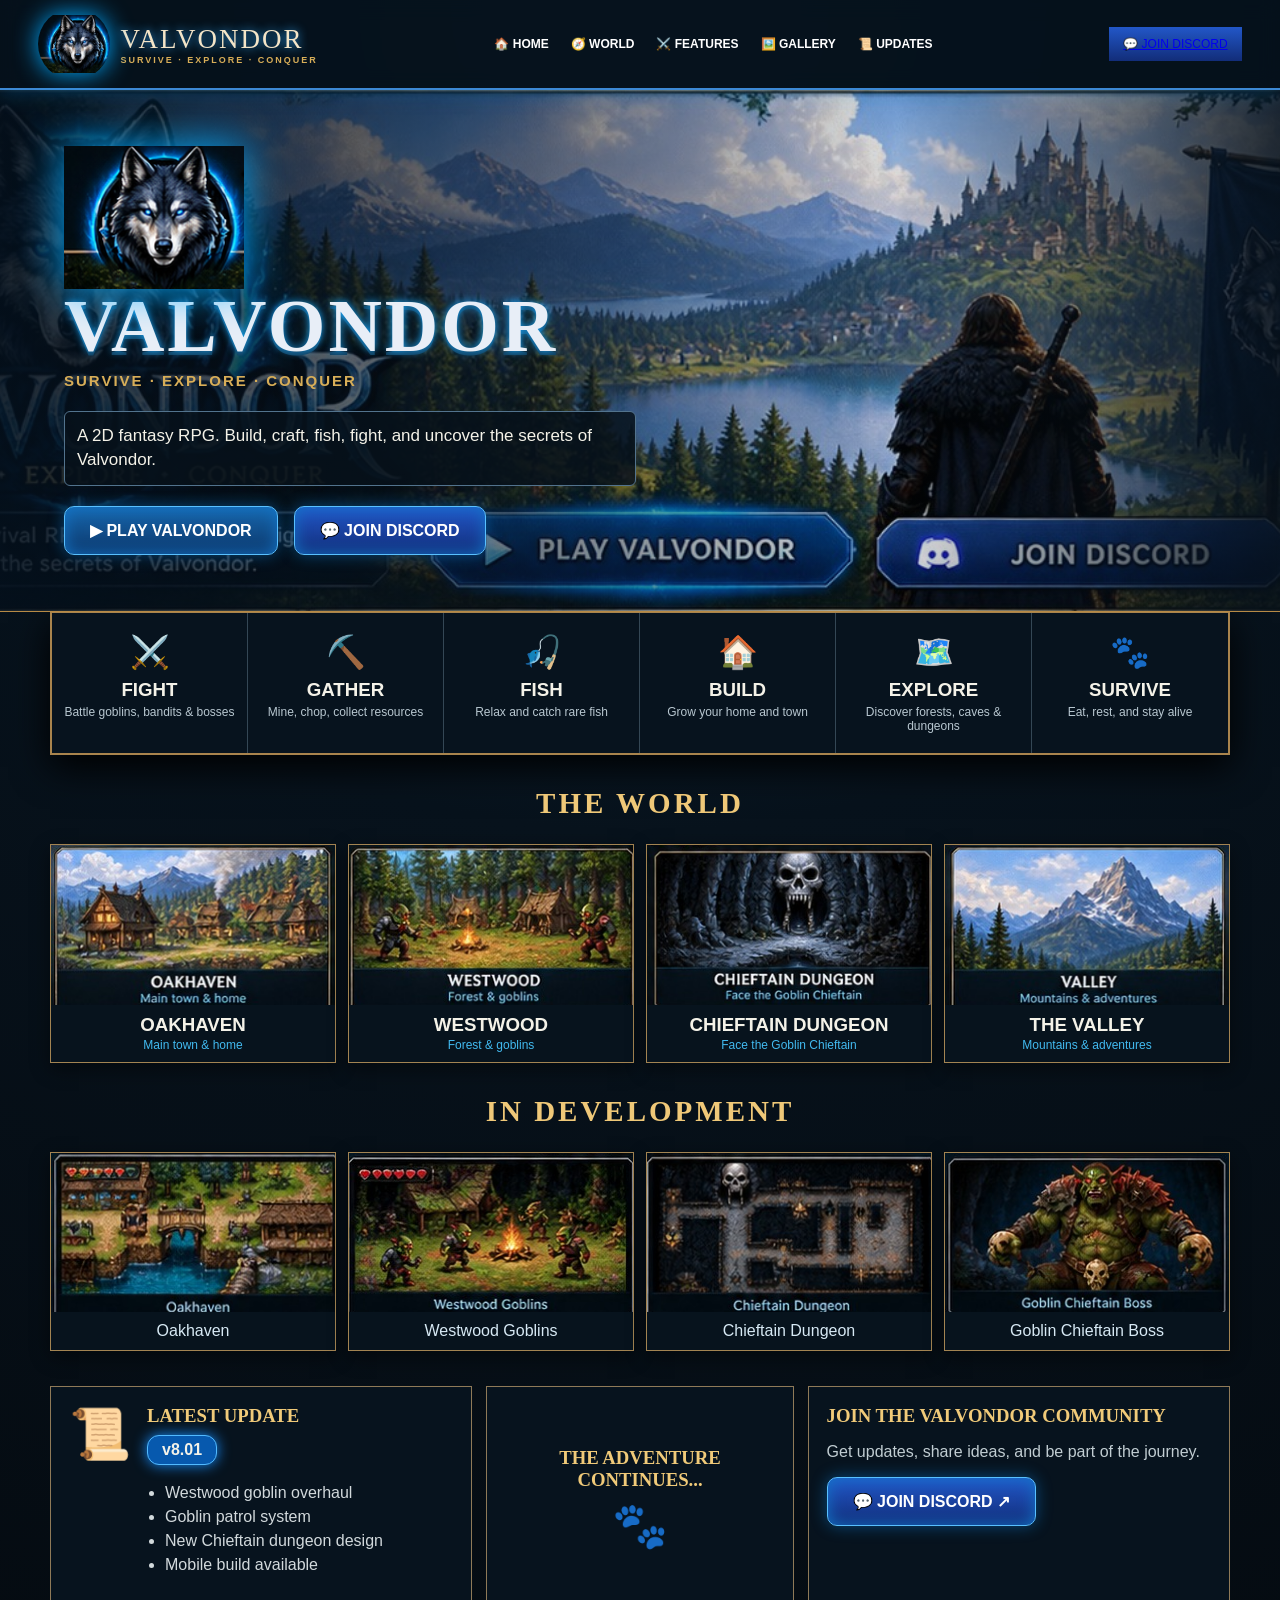
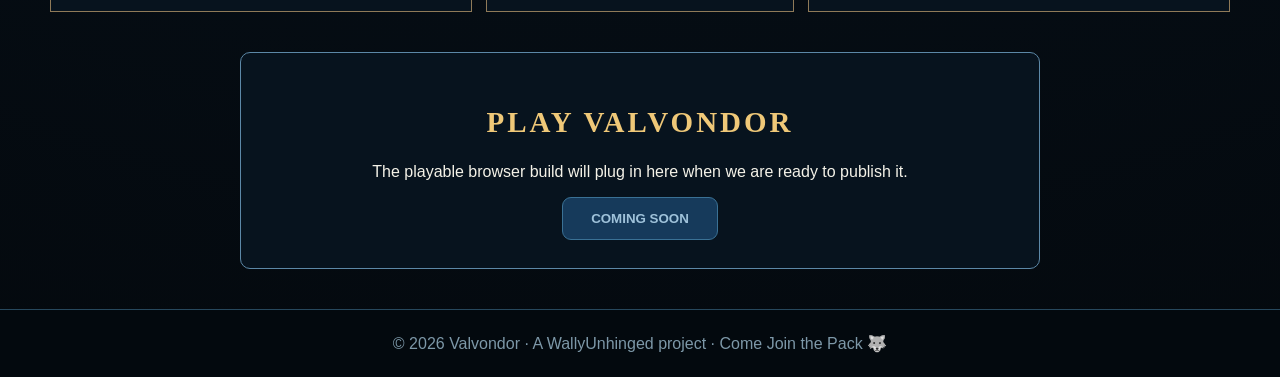
==== index.html @ 89335784 "Add files via upload" ====
<!doctype html>
<html lang="en">
<head>
<meta charset="utf-8">
<meta name="viewport" content="width=device-width,initial-scale=1">
<title>Valvondor</title>
<link rel="stylesheet" href="style.css">
</head>
<body>
<header class="top">
  <div class="brandWrap">
    <img src="wolf_logo.png" class="logo" alt="Valvondor wolf crest">
    <div><div class="brand">VALVONDOR</div><div class="motto">SURVIVE · EXPLORE · CONQUER</div></div>
  </div>
  <nav>
    <a href="#home">🏠 HOME</a>
    <a href="#world">🧭 WORLD</a>
    <a href="#features">⚔️ FEATURES</a>
    <a href="#gallery">🖼️ GALLERY</a>
    <a href="#updates">📜 UPDATES</a>
  </nav>
  <a class="discord small" href="https://discord.gg/PEN7QwKRdQ" target="_blank" rel="noopener">💬 JOIN DISCORD</a>
</header>

<main id="home">
<section class="hero">
  <img class="heroImg" src="hero_scene.jpg" alt="Valvondor world">
  <div class="shade"></div>
  <div class="heroText">
    <img src="wolf_logo.png" class="heroWolf" alt="">
    <h1>VALVONDOR</h1>
    <div class="motto big">SURVIVE · EXPLORE · CONQUER</div>
    <p>A 2D fantasy RPG. Build, craft, fish, fight, and uncover the secrets of Valvondor.</p>
    <div class="heroBtns">
      <a href="#play" class="btn play">▶ PLAY VALVONDOR</a>
      <a href="https://discord.gg/PEN7QwKRdQ" target="_blank" rel="noopener" class="btn discord">💬 JOIN DISCORD</a>
    </div>
  </div>
</section>

<section id="features" class="features">
  <div class="feature"><b>⚔️</b><h3>FIGHT</h3><p>Battle goblins, bandits & bosses</p></div>
  <div class="feature"><b>⛏️</b><h3>GATHER</h3><p>Mine, chop, collect resources</p></div>
  <div class="feature"><b>🎣</b><h3>FISH</h3><p>Relax and catch rare fish</p></div>
  <div class="feature"><b>🏠</b><h3>BUILD</h3><p>Grow your home and town</p></div>
  <div class="feature"><b>🗺️</b><h3>EXPLORE</h3><p>Discover forests, caves & dungeons</p></div>
  <div class="feature"><b>🐾</b><h3>SURVIVE</h3><p>Eat, rest, and stay alive</p></div>
</section>

<section id="world" class="section">
  <h2>THE WORLD</h2>
  <div class="worldGrid">
    <article><img src="world_oakhaven.jpg"><h3>OAKHAVEN</h3><p>Main town & home</p></article>
    <article><img src="world_westwood.jpg"><h3>WESTWOOD</h3><p>Forest & goblins</p></article>
    <article><img src="world_dungeon.jpg"><h3>CHIEFTAIN DUNGEON</h3><p>Face the Goblin Chieftain</p></article>
    <article><img src="world_valley.jpg"><h3>THE VALLEY</h3><p>Mountains & adventures</p></article>
  </div>
</section>

<section id="gallery" class="section">
  <h2>IN DEVELOPMENT</h2>
  <div class="devGrid">
    <figure><img src="dev_oakhaven.jpg"><figcaption>Oakhaven</figcaption></figure>
    <figure><img src="dev_westwood.jpg"><figcaption>Westwood Goblins</figcaption></figure>
    <figure><img src="dev_dungeon.jpg"><figcaption>Chieftain Dungeon</figcaption></figure>
    <figure><img src="dev_boss.jpg"><figcaption>Goblin Chieftain Boss</figcaption></figure>
  </div>
</section>

<section id="updates" class="bottomGrid">
  <div class="updateCard">
    <div class="scroll">📜</div>
    <div><h3>LATEST UPDATE</h3><span class="version">v8.01</span>
    <ul><li>Westwood goblin overhaul</li><li>Goblin patrol system</li><li>New Chieftain dungeon design</li><li>Mobile build available</li></ul></div>
  </div>
  <div class="continue"><h3>THE ADVENTURE<br>CONTINUES...</h3><div class="paw">🐾</div></div>
  <div class="community">
    <h3>JOIN THE VALVONDOR COMMUNITY</h3>
    <p>Get updates, share ideas, and be part of the journey.</p>
    <a href="https://discord.gg/PEN7QwKRdQ" target="_blank" rel="noopener" class="btn discord">💬 JOIN DISCORD ↗</a>
  </div>
</section>

<section id="play" class="playBox">
  <h2>PLAY VALVONDOR</h2>
  <p>The playable browser build will plug in here when we are ready to publish it.</p>
  <button disabled>COMING SOON</button>
</section>
</main>

<footer>© 2026 Valvondor · A WallyUnhinged project · Come Join the Pack 🐺</footer>
</body>
</html>
---- style.css ----
*{box-sizing:border-box}html{scroll-behavior:smooth}body{margin:0;background:#07121c;color:#f4f2e8;font-family:Arial,Helvetica,sans-serif;background-image:radial-gradient(circle at 50% 0,#0f314a 0,#07121c 40%,#04090e 100%)}.top{position:sticky;top:0;z-index:50;display:grid;grid-template-columns:auto 1fr auto;align-items:center;gap:24px;padding:8px 3vw;background:#06111bec;border-bottom:2px solid #3d89d4;box-shadow:0 2px 20px #009cff44;backdrop-filter:blur(10px)}.brandWrap{display:flex;align-items:center;gap:10px}.logo{width:72px;height:72px;object-fit:contain;border-radius:50%;filter:drop-shadow(0 0 12px #00aaff)}.brand{font-family:Georgia,serif;font-size:27px;letter-spacing:2px;color:#f4e5c8;text-shadow:0 0 10px #2fa8ff}.motto{font-size:9px;font-weight:900;letter-spacing:2px;color:#d8ae58}.top nav{display:flex;justify-content:center;gap:22px}.top nav a{color:white;text-decoration:none;font-size:12px;font-weight:900}.top nav a:hover{color:#4ebeff}.small{padding:10px 14px!important;font-size:12px!important}.hero{position:relative;min-height:510px;overflow:hidden;border-bottom:1px solid #b78a45}.heroImg{position:absolute;inset:0;width:100%;height:100%;object-fit:cover}.shade{position:absolute;inset:0;background:linear-gradient(90deg,#04101ce6 0,#07101a88 42%,#07101a22 70%,#06101ae3 100%)}.heroText{position:relative;z-index:2;width:min(700px,90%);padding:56px 5vw}.heroWolf{width:180px;filter:drop-shadow(0 0 22px #00aaff)}h1{font-family:Georgia,serif;font-size:74px;line-height:.9;margin:0;color:#e8eef7;text-shadow:0 0 9px #19aaff,0 4px 0 #123a56;letter-spacing:3px}.big{font-size:15px;margin:12px 0 22px}.heroText p{max-width:590px;background:#07111bd9;border:1px solid #52738d;border-radius:6px;padding:12px;font-size:17px;line-height:1.45}.heroBtns{display:flex;gap:16px;margin-top:20px}.btn{display:inline-flex;align-items:center;justify-content:center;text-decoration:none;color:white;padding:14px 25px;border-radius:10px;font-weight:900;border:1px solid #59c0ff;box-shadow:inset 0 0 16px #1374c7,0 0 16px #0a87e777}.play{background:linear-gradient(#1767ad,#0c376b)}.discord{background:linear-gradient(#2257c8,#122d79)}.features{display:grid;grid-template-columns:repeat(6,1fr);width:min(1180px,94%);margin:-1px auto 0;border:2px solid #a9844d;background:#07131e;box-shadow:0 12px 35px #000}.feature{text-align:center;padding:20px 12px;border-right:1px solid #344755}.feature:last-child{border-right:0}.feature b{font-size:32px}.feature h3{margin:8px 0 4px}.feature p{font-size:12px;color:#b8c7d0;margin:0}.section{width:min(1180px,94%);margin:32px auto}.section h2,.playBox h2{text-align:center;font-family:Georgia,serif;color:#efc878;letter-spacing:3px;font-size:29px}.worldGrid,.devGrid{display:grid;grid-template-columns:repeat(4,1fr);gap:12px}.worldGrid article,.devGrid figure{margin:0;background:#07131d;border:1px solid #a38452;box-shadow:0 6px 18px #0007;overflow:hidden}.worldGrid img,.devGrid img{width:100%;aspect-ratio:16/9;object-fit:cover;display:block}.worldGrid h3{margin:9px 8px 0;text-align:center}.worldGrid p{margin:2px 8px 10px;text-align:center;color:#42baf0;font-size:12px}.devGrid figcaption{text-align:center;padding:10px;color:#d7e9f4}.bottomGrid{width:min(1180px,94%);margin:35px auto;display:grid;grid-template-columns:1.1fr .8fr 1.1fr;gap:14px}.updateCard,.community,.continue{background:#07131e;border:1px solid #8f7a58;padding:18px;min-height:160px}.updateCard{display:flex;gap:16px}.scroll{font-size:50px}.updateCard h3,.community h3,.continue h3{font-family:Georgia,serif;color:#f0ca79;margin:0 0 8px}.version{display:inline-block;background:#0759ae;border:1px solid #52baff;border-radius:12px;padding:5px 14px;font-weight:900;box-shadow:0 0 14px #168eff}.updateCard ul{padding-left:18px;color:#d2d9dc;line-height:1.5}.continue{text-align:center;display:grid;place-content:center}.paw{font-size:45px}.community p{color:#c1cdd2}.playBox{width:min(800px,94%);margin:40px auto;text-align:center;padding:28px;background:#07131e;border:1px solid #5c88a7;border-radius:10px}.playBox button{padding:13px 28px;border-radius:9px;background:#163a5b;color:#9fc2da;border:1px solid #3a7195;font-weight:900}footer{text-align:center;padding:24px;color:#7d98a8;border-top:1px solid #27485d;background:#03090e}@media(max-width:820px){.top{grid-template-columns:1fr auto;padding:6px 12px}.brandWrap .brand{font-size:22px}.brandWrap .logo{width:52px;height:52px}.top nav{display:none}.small{font-size:10px!important;padding:8px 10px!important}.hero{min-height:600px}.heroText{padding:32px 18px;width:100%}.heroWolf{width:135px}.hero h1{font-size:54px}.heroText p{font-size:15px}.heroBtns{flex-direction:column}.heroBtns .btn{width:100%}.features{grid-template-columns:repeat(2,1fr)}.feature{border-bottom:1px solid #344755}.worldGrid,.devGrid{grid-template-columns:1fr 1fr}.bottomGrid{grid-template-columns:1fr}.section{margin-top:26px}.section h2{font-size:24px}}@media(max-width:480px){.worldGrid,.devGrid{grid-template-columns:1fr}.hero h1{font-size:46px}.features{grid-template-columns:1fr 1fr}}
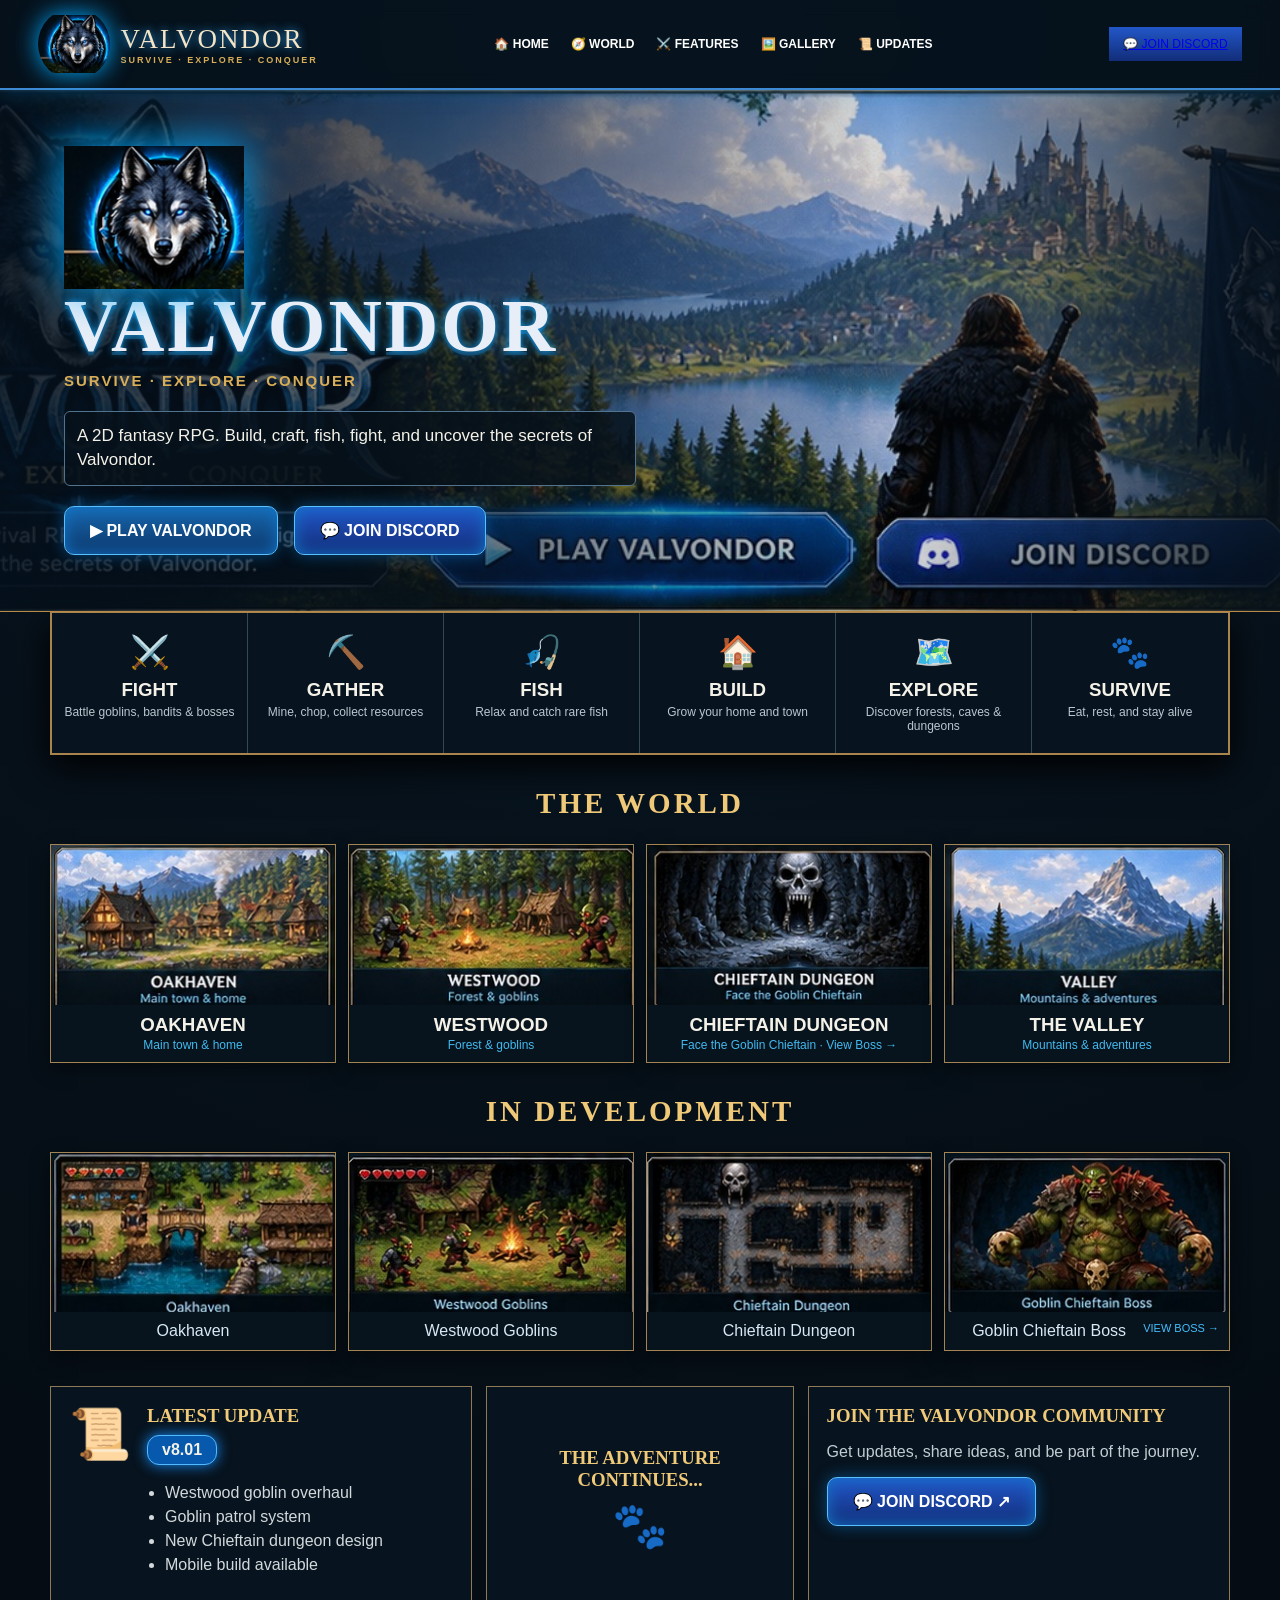
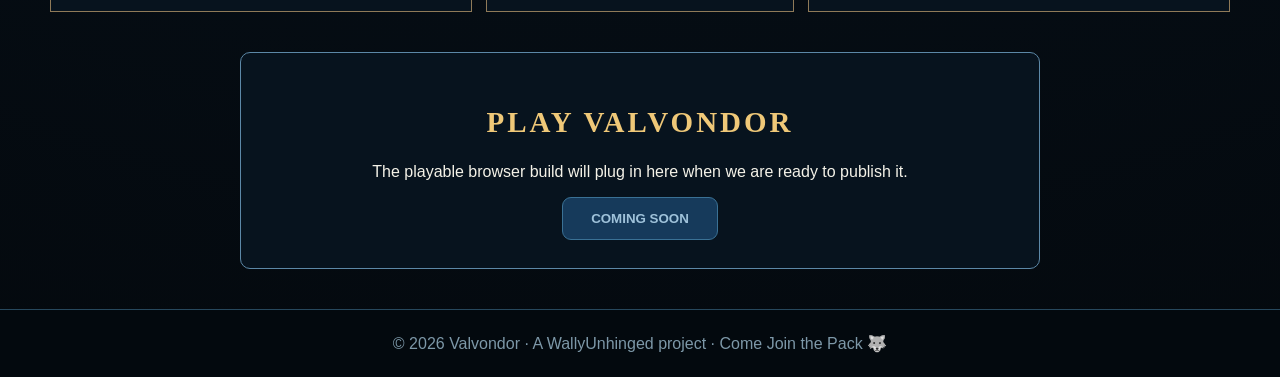
==== commit 451e3e03: "Add files via upload" ====
--- a/index.html
+++ b/index.html
@@ -52,7 +52,7 @@
   <div class="worldGrid">
     <article><img src="world_oakhaven.jpg"><h3>OAKHAVEN</h3><p>Main town & home</p></article>
     <article><img src="world_westwood.jpg"><h3>WESTWOOD</h3><p>Forest & goblins</p></article>
-    <article><img src="world_dungeon.jpg"><h3>CHIEFTAIN DUNGEON</h3><p>Face the Goblin Chieftain</p></article>
+    <article class="clickBoss"><a href="chieftain.html"><img src="world_dungeon.jpg"><h3>CHIEFTAIN DUNGEON</h3><p>Face the Goblin Chieftain · View Boss →</p></a></article>
     <article><img src="world_valley.jpg"><h3>THE VALLEY</h3><p>Mountains & adventures</p></article>
   </div>
 </section>
@@ -63,7 +63,7 @@
     <figure><img src="dev_oakhaven.jpg"><figcaption>Oakhaven</figcaption></figure>
     <figure><img src="dev_westwood.jpg"><figcaption>Westwood Goblins</figcaption></figure>
     <figure><img src="dev_dungeon.jpg"><figcaption>Chieftain Dungeon</figcaption></figure>
-    <figure><img src="dev_boss.jpg"><figcaption>Goblin Chieftain Boss</figcaption></figure>
+    <figure class="clickBoss"><a href="chieftain.html" aria-label="View Goblin Chieftain boss details"><img src="dev_boss.jpg"><figcaption>Goblin Chieftain Boss <span>VIEW BOSS →</span></figcaption></a></figure>
   </div>
 </section>
 
--- a/style.css
+++ b/style.css
@@ -1 +1,4 @@
-*{box-sizing:border-box}html{scroll-behavior:smooth}body{margin:0;background:#07121c;color:#f4f2e8;font-family:Arial,Helvetica,sans-serif;background-image:radial-gradient(circle at 50% 0,#0f314a 0,#07121c 40%,#04090e 100%)}.top{position:sticky;top:0;z-index:50;display:grid;grid-template-columns:auto 1fr auto;align-items:center;gap:24px;padding:8px 3vw;background:#06111bec;border-bottom:2px solid #3d89d4;box-shadow:0 2px 20px #009cff44;backdrop-filter:blur(10px)}.brandWrap{display:flex;align-items:center;gap:10px}.logo{width:72px;height:72px;object-fit:contain;border-radius:50%;filter:drop-shadow(0 0 12px #00aaff)}.brand{font-family:Georgia,serif;font-size:27px;letter-spacing:2px;color:#f4e5c8;text-shadow:0 0 10px #2fa8ff}.motto{font-size:9px;font-weight:900;letter-spacing:2px;color:#d8ae58}.top nav{display:flex;justify-content:center;gap:22px}.top nav a{color:white;text-decoration:none;font-size:12px;font-weight:900}.top nav a:hover{color:#4ebeff}.small{padding:10px 14px!important;font-size:12px!important}.hero{position:relative;min-height:510px;overflow:hidden;border-bottom:1px solid #b78a45}.heroImg{position:absolute;inset:0;width:100%;height:100%;object-fit:cover}.shade{position:absolute;inset:0;background:linear-gradient(90deg,#04101ce6 0,#07101a88 42%,#07101a22 70%,#06101ae3 100%)}.heroText{position:relative;z-index:2;width:min(700px,90%);padding:56px 5vw}.heroWolf{width:180px;filter:drop-shadow(0 0 22px #00aaff)}h1{font-family:Georgia,serif;font-size:74px;line-height:.9;margin:0;color:#e8eef7;text-shadow:0 0 9px #19aaff,0 4px 0 #123a56;letter-spacing:3px}.big{font-size:15px;margin:12px 0 22px}.heroText p{max-width:590px;background:#07111bd9;border:1px solid #52738d;border-radius:6px;padding:12px;font-size:17px;line-height:1.45}.heroBtns{display:flex;gap:16px;margin-top:20px}.btn{display:inline-flex;align-items:center;justify-content:center;text-decoration:none;color:white;padding:14px 25px;border-radius:10px;font-weight:900;border:1px solid #59c0ff;box-shadow:inset 0 0 16px #1374c7,0 0 16px #0a87e777}.play{background:linear-gradient(#1767ad,#0c376b)}.discord{background:linear-gradient(#2257c8,#122d79)}.features{display:grid;grid-template-columns:repeat(6,1fr);width:min(1180px,94%);margin:-1px auto 0;border:2px solid #a9844d;background:#07131e;box-shadow:0 12px 35px #000}.feature{text-align:center;padding:20px 12px;border-right:1px solid #344755}.feature:last-child{border-right:0}.feature b{font-size:32px}.feature h3{margin:8px 0 4px}.feature p{font-size:12px;color:#b8c7d0;margin:0}.section{width:min(1180px,94%);margin:32px auto}.section h2,.playBox h2{text-align:center;font-family:Georgia,serif;color:#efc878;letter-spacing:3px;font-size:29px}.worldGrid,.devGrid{display:grid;grid-template-columns:repeat(4,1fr);gap:12px}.worldGrid article,.devGrid figure{margin:0;background:#07131d;border:1px solid #a38452;box-shadow:0 6px 18px #0007;overflow:hidden}.worldGrid img,.devGrid img{width:100%;aspect-ratio:16/9;object-fit:cover;display:block}.worldGrid h3{margin:9px 8px 0;text-align:center}.worldGrid p{margin:2px 8px 10px;text-align:center;color:#42baf0;font-size:12px}.devGrid figcaption{text-align:center;padding:10px;color:#d7e9f4}.bottomGrid{width:min(1180px,94%);margin:35px auto;display:grid;grid-template-columns:1.1fr .8fr 1.1fr;gap:14px}.updateCard,.community,.continue{background:#07131e;border:1px solid #8f7a58;padding:18px;min-height:160px}.updateCard{display:flex;gap:16px}.scroll{font-size:50px}.updateCard h3,.community h3,.continue h3{font-family:Georgia,serif;color:#f0ca79;margin:0 0 8px}.version{display:inline-block;background:#0759ae;border:1px solid #52baff;border-radius:12px;padding:5px 14px;font-weight:900;box-shadow:0 0 14px #168eff}.updateCard ul{padding-left:18px;color:#d2d9dc;line-height:1.5}.continue{text-align:center;display:grid;place-content:center}.paw{font-size:45px}.community p{color:#c1cdd2}.playBox{width:min(800px,94%);margin:40px auto;text-align:center;padding:28px;background:#07131e;border:1px solid #5c88a7;border-radius:10px}.playBox button{padding:13px 28px;border-radius:9px;background:#163a5b;color:#9fc2da;border:1px solid #3a7195;font-weight:900}footer{text-align:center;padding:24px;color:#7d98a8;border-top:1px solid #27485d;background:#03090e}@media(max-width:820px){.top{grid-template-columns:1fr auto;padding:6px 12px}.brandWrap .brand{font-size:22px}.brandWrap .logo{width:52px;height:52px}.top nav{display:none}.small{font-size:10px!important;padding:8px 10px!important}.hero{min-height:600px}.heroText{padding:32px 18px;width:100%}.heroWolf{width:135px}.hero h1{font-size:54px}.heroText p{font-size:15px}.heroBtns{flex-direction:column}.heroBtns .btn{width:100%}.features{grid-template-columns:repeat(2,1fr)}.feature{border-bottom:1px solid #344755}.worldGrid,.devGrid{grid-template-columns:1fr 1fr}.bottomGrid{grid-template-columns:1fr}.section{margin-top:26px}.section h2{font-size:24px}}@media(max-width:480px){.worldGrid,.devGrid{grid-template-columns:1fr}.hero h1{font-size:46px}.features{grid-template-columns:1fr 1fr}}+*{box-sizing:border-box}html{scroll-behavior:smooth}body{margin:0;background:#07121c;color:#f4f2e8;font-family:Arial,Helvetica,sans-serif;background-image:radial-gradient(circle at 50% 0,#0f314a 0,#07121c 40%,#04090e 100%)}.top{position:sticky;top:0;z-index:50;display:grid;grid-template-columns:auto 1fr auto;align-items:center;gap:24px;padding:8px 3vw;background:#06111bec;border-bottom:2px solid #3d89d4;box-shadow:0 2px 20px #009cff44;backdrop-filter:blur(10px)}.brandWrap{display:flex;align-items:center;gap:10px}.logo{width:72px;height:72px;object-fit:contain;border-radius:50%;filter:drop-shadow(0 0 12px #00aaff)}.brand{font-family:Georgia,serif;font-size:27px;letter-spacing:2px;color:#f4e5c8;text-shadow:0 0 10px #2fa8ff}.motto{font-size:9px;font-weight:900;letter-spacing:2px;color:#d8ae58}.top nav{display:flex;justify-content:center;gap:22px}.top nav a{color:white;text-decoration:none;font-size:12px;font-weight:900}.top nav a:hover{color:#4ebeff}.small{padding:10px 14px!important;font-size:12px!important}.hero{position:relative;min-height:510px;overflow:hidden;border-bottom:1px solid #b78a45}.heroImg{position:absolute;inset:0;width:100%;height:100%;object-fit:cover}.shade{position:absolute;inset:0;background:linear-gradient(90deg,#04101ce6 0,#07101a88 42%,#07101a22 70%,#06101ae3 100%)}.heroText{position:relative;z-index:2;width:min(700px,90%);padding:56px 5vw}.heroWolf{width:180px;filter:drop-shadow(0 0 22px #00aaff)}h1{font-family:Georgia,serif;font-size:74px;line-height:.9;margin:0;color:#e8eef7;text-shadow:0 0 9px #19aaff,0 4px 0 #123a56;letter-spacing:3px}.big{font-size:15px;margin:12px 0 22px}.heroText p{max-width:590px;background:#07111bd9;border:1px solid #52738d;border-radius:6px;padding:12px;font-size:17px;line-height:1.45}.heroBtns{display:flex;gap:16px;margin-top:20px}.btn{display:inline-flex;align-items:center;justify-content:center;text-decoration:none;color:white;padding:14px 25px;border-radius:10px;font-weight:900;border:1px solid #59c0ff;box-shadow:inset 0 0 16px #1374c7,0 0 16px #0a87e777}.play{background:linear-gradient(#1767ad,#0c376b)}.discord{background:linear-gradient(#2257c8,#122d79)}.features{display:grid;grid-template-columns:repeat(6,1fr);width:min(1180px,94%);margin:-1px auto 0;border:2px solid #a9844d;background:#07131e;box-shadow:0 12px 35px #000}.feature{text-align:center;padding:20px 12px;border-right:1px solid #344755}.feature:last-child{border-right:0}.feature b{font-size:32px}.feature h3{margin:8px 0 4px}.feature p{font-size:12px;color:#b8c7d0;margin:0}.section{width:min(1180px,94%);margin:32px auto}.section h2,.playBox h2{text-align:center;font-family:Georgia,serif;color:#efc878;letter-spacing:3px;font-size:29px}.worldGrid,.devGrid{display:grid;grid-template-columns:repeat(4,1fr);gap:12px}.worldGrid article,.devGrid figure{margin:0;background:#07131d;border:1px solid #a38452;box-shadow:0 6px 18px #0007;overflow:hidden}.worldGrid img,.devGrid img{width:100%;aspect-ratio:16/9;object-fit:cover;display:block}.worldGrid h3{margin:9px 8px 0;text-align:center}.worldGrid p{margin:2px 8px 10px;text-align:center;color:#42baf0;font-size:12px}.devGrid figcaption{text-align:center;padding:10px;color:#d7e9f4}.bottomGrid{width:min(1180px,94%);margin:35px auto;display:grid;grid-template-columns:1.1fr .8fr 1.1fr;gap:14px}.updateCard,.community,.continue{background:#07131e;border:1px solid #8f7a58;padding:18px;min-height:160px}.updateCard{display:flex;gap:16px}.scroll{font-size:50px}.updateCard h3,.community h3,.continue h3{font-family:Georgia,serif;color:#f0ca79;margin:0 0 8px}.version{display:inline-block;background:#0759ae;border:1px solid #52baff;border-radius:12px;padding:5px 14px;font-weight:900;box-shadow:0 0 14px #168eff}.updateCard ul{padding-left:18px;color:#d2d9dc;line-height:1.5}.continue{text-align:center;display:grid;place-content:center}.paw{font-size:45px}.community p{color:#c1cdd2}.playBox{width:min(800px,94%);margin:40px auto;text-align:center;padding:28px;background:#07131e;border:1px solid #5c88a7;border-radius:10px}.playBox button{padding:13px 28px;border-radius:9px;background:#163a5b;color:#9fc2da;border:1px solid #3a7195;font-weight:900}footer{text-align:center;padding:24px;color:#7d98a8;border-top:1px solid #27485d;background:#03090e}
+.clickBoss a{display:block;color:inherit;text-decoration:none;height:100%}.clickBoss{transition:transform .18s ease,box-shadow .18s ease}.clickBoss:hover,.clickBoss:active{transform:translateY(-4px);box-shadow:0 0 22px #168eff66}.clickBoss figcaption span{float:right;color:#44bfff;font-family:Arial,sans-serif;font-size:11px}
+.bossPage{background:radial-gradient(circle at 50% 0,#261313 0,#09121a 38%,#04090e 100%)}.bossHero{width:min(1180px,94%);margin:30px auto;display:grid;grid-template-columns:1fr 1.1fr;gap:28px;align-items:center}.bossHeroImage{background:#050a0e;border:1px solid #8c6040;border-radius:15px;overflow:hidden;box-shadow:0 15px 45px #000}.bossHeroImage img{display:block;width:100%;aspect-ratio:5/4;object-fit:cover}.bossHeroText{padding:20px}.bossTag{display:inline-block;padding:7px 11px;border:1px solid #d27940;background:#461b12;color:#ffcf84;border-radius:5px;font-size:11px;font-weight:900;letter-spacing:1.4px}.bossHeroText h1{font-size:70px;margin:16px 0;color:#f0dcc7;text-shadow:0 0 15px #d74a27}.bossLead{color:#cdd3d5;font-size:18px;line-height:1.6}.bossStats{display:grid;grid-template-columns:repeat(3,1fr);gap:10px;margin-top:24px}.bossStats div{background:#09141c;border:1px solid #5b4a3d;padding:14px;text-align:center}.bossStats b{display:block;font-size:27px}.bossStats span{display:block;color:#849ba8;font-size:10px;text-transform:uppercase;letter-spacing:1px;margin:5px 0}.bossStats strong{color:#f0cd8a;font-size:13px}.bossSection{width:min(1040px,92%);margin:58px auto}.bossSectionTitle{text-align:center;margin-bottom:24px}.bossSectionTitle span{color:#d17648;font-size:11px;font-weight:900;letter-spacing:2px}.bossSectionTitle h2{font-family:Georgia,serif;color:#f0d39c;font-size:34px;margin:7px 0}.loreCard{background:#0b151c;border:1px solid #604633;padding:26px;border-radius:12px;color:#c6d0d3;line-height:1.75}.attackGrid{display:grid;grid-template-columns:repeat(4,1fr);gap:14px}.attackGrid article{background:#0a141c;border:1px solid #544538;padding:22px;border-radius:10px}.attackGrid b{font-size:34px}.attackGrid h3{color:#efc67e}.attackGrid p{color:#afbec4;line-height:1.55;font-size:14px}.dropGrid{display:grid;grid-template-columns:repeat(4,1fr);gap:12px}.dropGrid div{background:#0a141c;border:1px solid #4a6170;padding:20px;text-align:center;font-size:34px}.dropGrid strong,.dropGrid span{display:block}.dropGrid strong{font-size:15px;color:#f0cd87;margin-top:7px}.dropGrid span{font-size:11px;color:#839ca8;margin-top:4px}.dropNote{text-align:center;color:#788b94;font-size:12px}.bossCTA{width:min(800px,92%);margin:65px auto;text-align:center;padding:35px;background:#0a141c;border:1px solid #76513d;border-radius:12px}.bossCTA h2{font-family:Georgia,serif;color:#f0cc88;font-size:33px}.bossCTA p{color:#aebdc4}
+@media(max-width:820px){.top{grid-template-columns:1fr auto;padding:6px 12px}.brandWrap .brand{font-size:22px}.brandWrap .logo{width:52px;height:52px}.top nav{display:none}.small{font-size:10px!important;padding:8px 10px!important}.hero{min-height:600px}.heroText{padding:32px 18px;width:100%}.heroWolf{width:135px}.hero h1{font-size:54px}.heroText p{font-size:15px}.heroBtns{flex-direction:column}.heroBtns .btn{width:100%}.features{grid-template-columns:repeat(2,1fr)}.feature{border-bottom:1px solid #344755}.worldGrid,.devGrid{grid-template-columns:1fr 1fr}.bottomGrid{grid-template-columns:1fr}.section{margin-top:26px}.section h2{font-size:24px}.bossHero{grid-template-columns:1fr}.bossHeroText{padding:5px}.bossHeroText h1{font-size:48px}.bossStats{grid-template-columns:repeat(3,1fr)}.attackGrid,.dropGrid{grid-template-columns:1fr 1fr}.clickBoss figcaption span{float:none;display:block;margin-top:4px}}@media(max-width:480px){.worldGrid,.devGrid{grid-template-columns:1fr}.hero h1{font-size:46px}.features{grid-template-columns:1fr 1fr}.bossStats,.attackGrid,.dropGrid{grid-template-columns:1fr}.bossHeroText h1{font-size:42px}}
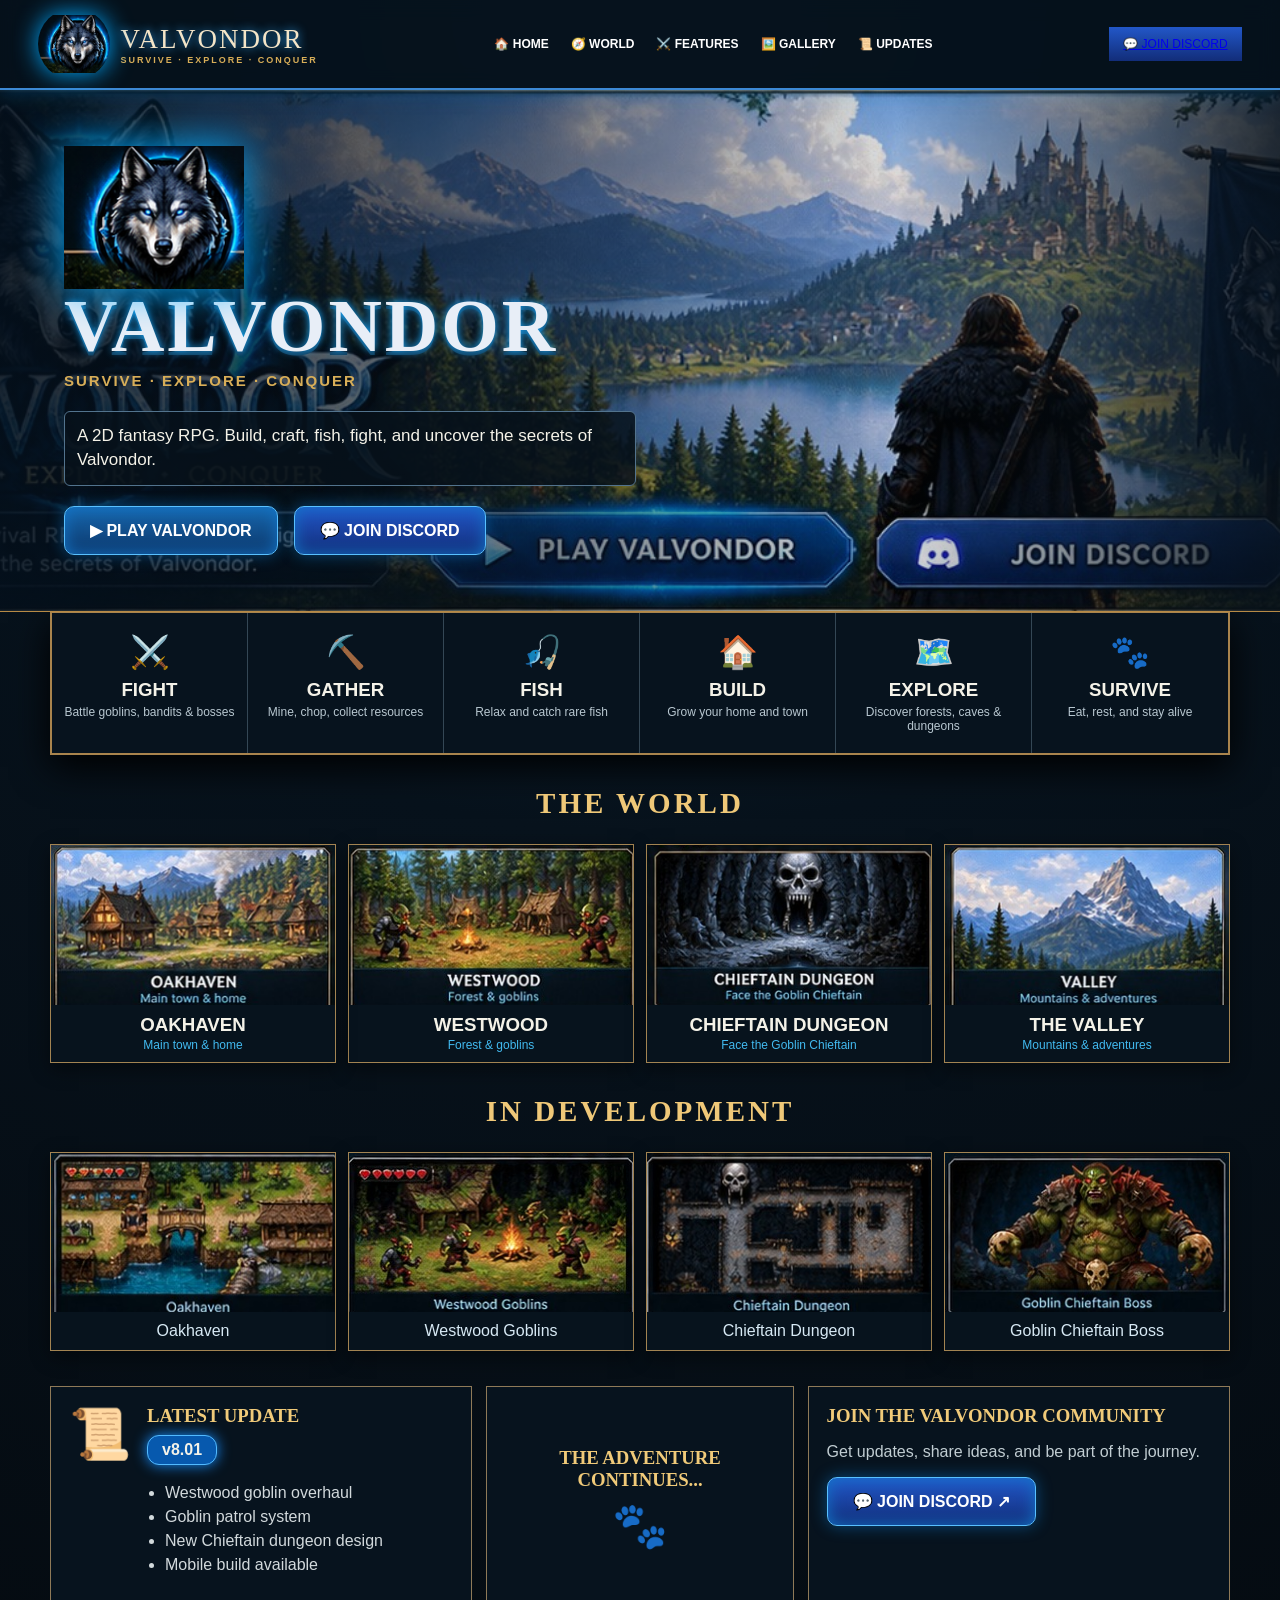
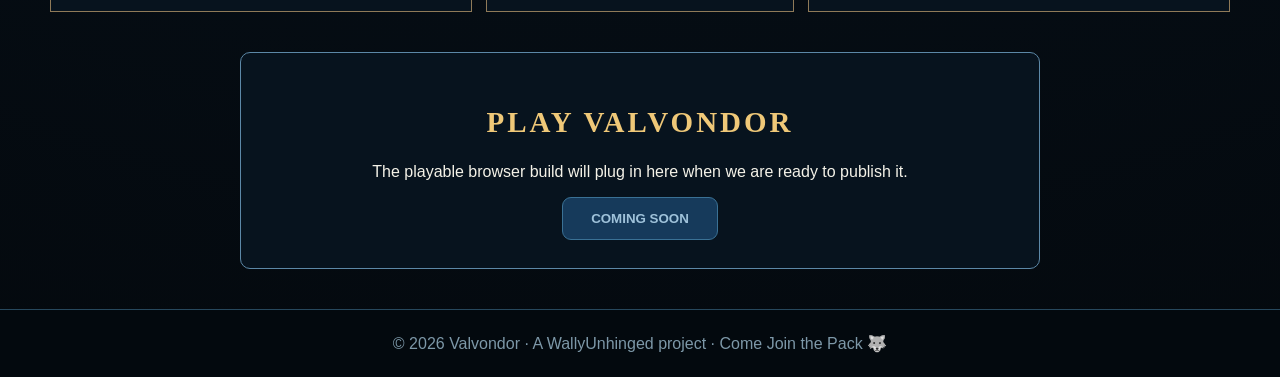
==== commit fbd35038: "Rename index-1.html to index.html" ====
--- a/index.html
+++ b/index.html
@@ -5,6 +5,26 @@
 <meta name="viewport" content="width=device-width,initial-scale=1">
 <title>Valvondor</title>
 <link rel="stylesheet" href="style.css">
+
+<style>
+/* Oakhaven story reveal */
+.oak-story{padding:72px 18px;background:radial-gradient(circle at top,#24351f 0,#121712 48%,#090b09 100%);color:#f4ecd6;text-align:center;border-top:1px solid rgba(255,255,255,.08);border-bottom:1px solid rgba(255,255,255,.08)}
+.oak-story .eyebrow{letter-spacing:.22em;font-size:.75rem;color:#caa86b;font-weight:700;margin-bottom:8px}
+.oak-story h2{font-size:clamp(2rem,6vw,4rem);margin:0 0 10px;text-shadow:0 3px 14px #000}
+.oak-story .intro{max-width:720px;margin:0 auto 28px;color:#d8d1bd;line-height:1.6}
+.oak-book{max-width:980px;margin:auto;position:relative;min-height:500px;border:1px solid rgba(210,178,111,.35);border-radius:22px;overflow:hidden;background:#111;box-shadow:0 22px 70px rgba(0,0,0,.45)}
+.oak-stage{display:none;min-height:500px;position:relative;align-items:flex-end;justify-content:flex-start;text-align:left;background-image:linear-gradient(90deg,rgba(4,7,4,.92) 0%,rgba(4,7,4,.68) 44%,rgba(4,7,4,.18) 100%),url('world_oakhaven.jpg');background-size:cover;background-position:center}
+.oak-stage.active{display:flex;animation:oakFade .45s ease}
+.oak-stage:nth-child(2){background-position:42% center}.oak-stage:nth-child(3){background-position:55% center}.oak-stage:nth-child(4){background-position:65% center}.oak-stage:nth-child(5){background-position:75% center}
+@keyframes oakFade{from{opacity:.25;transform:scale(1.015)}to{opacity:1;transform:scale(1)}}
+.oak-copy{max-width:560px;padding:42px}
+.oak-chapter{display:inline-block;padding:6px 10px;border:1px solid #ad8d55;border-radius:999px;color:#e1bd77;font-size:.72rem;letter-spacing:.16em;font-weight:800;margin-bottom:12px;background:rgba(0,0,0,.28)}
+.oak-copy h3{font-size:clamp(1.8rem,4vw,3rem);margin:0 0 12px}.oak-copy p{font-size:1.04rem;line-height:1.7;color:#e3ddcb;margin:0}
+.oak-controls{display:flex;gap:10px;justify-content:center;align-items:center;margin-top:18px;flex-wrap:wrap}.oak-controls button,.oak-jump{border:1px solid #b9904f;background:#19150e;color:#f1d59b;padding:11px 16px;border-radius:999px;font-weight:800;cursor:pointer}.oak-controls button:disabled{opacity:.35;cursor:not-allowed}.oak-dots{display:flex;gap:8px}.oak-dot{width:9px;height:9px;border-radius:50%;background:#62563e}.oak-dot.active{background:#e0b866;box-shadow:0 0 12px rgba(224,184,102,.6)}
+.worldGrid article:first-child{position:relative;cursor:pointer}.worldGrid article:first-child:hover{transform:translateY(-2px)}
+.oak-modal{display:none;position:fixed;inset:0;z-index:9999;background:rgba(0,0,0,.86);backdrop-filter:blur(6px);padding:18px;overflow:auto}.oak-modal.open{display:flex;align-items:center;justify-content:center}.oak-modal-inner{width:min(980px,100%);position:relative}.oak-close{position:absolute;right:12px;top:12px;z-index:5;border:1px solid #b9904f;background:#17130d;color:#f1d59b;width:42px;height:42px;border-radius:50%;font-size:1.35rem;font-weight:900;cursor:pointer}.oak-modal .oak-story{padding:28px 10px;border:0;background:transparent}.oak-modal .oak-book{min-height:500px}.oak-modal .oak-stage{min-height:500px}
+@media(max-width:650px){.oak-story{padding:54px 12px}.oak-book,.oak-stage{min-height:560px}.oak-stage{background-image:linear-gradient(0deg,rgba(4,7,4,.96) 0%,rgba(4,7,4,.75) 58%,rgba(4,7,4,.18) 100%),url('world_oakhaven.jpg');align-items:flex-end}.oak-copy{padding:28px 24px}.oak-copy p{font-size:.98rem}}
+</style>
 </head>
 <body>
 <header class="top">
@@ -50,12 +70,43 @@
 <section id="world" class="section">
   <h2>THE WORLD</h2>
   <div class="worldGrid">
-    <article><img src="world_oakhaven.jpg"><h3>OAKHAVEN</h3><p>Main town & home</p></article>
+    <article id="oakhavenCard" role="button" tabindex="0" aria-label="Open the story of Oakhaven"><img src="world_oakhaven.jpg"><h3>OAKHAVEN</h3><p>Main town & home</p></article>
     <article><img src="world_westwood.jpg"><h3>WESTWOOD</h3><p>Forest & goblins</p></article>
-    <article class="clickBoss"><a href="chieftain.html"><img src="world_dungeon.jpg"><h3>CHIEFTAIN DUNGEON</h3><p>Face the Goblin Chieftain · View Boss →</p></a></article>
+    <article><img src="world_dungeon.jpg"><h3>CHIEFTAIN DUNGEON</h3><p>Face the Goblin Chieftain</p></article>
     <article><img src="world_valley.jpg"><h3>THE VALLEY</h3><p>Mountains & adventures</p></article>
   </div>
 </section>
+
+
+<div id="oakhavenModal" class="oak-modal" aria-hidden="true"><div class="oak-modal-inner"><button id="oakClose" class="oak-close" type="button" aria-label="Close Oakhaven story">×</button><section id="oakhaven-story" class="oak-story">
+  <div class="eyebrow">THE FOUNDING OF A HOME</div>
+  <h2>HOW OAKHAVEN BECAME</h2>
+  <p class="intro">Before the roads, shops, and walls, this place was only wilderness. Step through the moments that turned a lonely clearing into the town at the heart of Valvondor.</p>
+
+  <div class="oak-book" aria-live="polite">
+    <article class="oak-stage active">
+      <div class="oak-copy"><span class="oak-chapter">CHAPTER I</span><h3>Before Oakhaven</h3><p>Long before anyone called it home, the land was untamed woodland. Travelers passed through, but few stayed. The forest provided shelter, timber, and food — if you survived long enough to use them.</p></div>
+    </article>
+    <article class="oak-stage">
+      <div class="oak-copy"><span class="oak-chapter">CHAPTER II</span><h3>The First Fires</h3><p>A handful of settlers chose the clearing as a place to stop running. They raised rough shelters, cut the first paths through the trees, and kept a fire burning through the night. That small camp became the beginning of Oakhaven.</p></div>
+    </article>
+    <article class="oak-stage">
+      <div class="oak-copy"><span class="oak-chapter">CHAPTER III</span><h3>Brimvault</h3><p>When rich stone and ore were found beneath the nearby hills, everything changed. Miners came. Traders followed. What had been a camp became a village, and Oakhaven finally had something worth protecting.</p></div>
+    </article>
+    <article class="oak-stage">
+      <div class="oak-copy"><span class="oak-chapter">CHAPTER IV</span><h3>A Town Takes Shape</h3><p>The blacksmith fired his forge. The general store opened its doors. Homes crowded the growing roads, fences marked safe ground, and Oakhaven became a true town rather than a place travelers simply passed through.</p></div>
+    </article>
+    <article class="oak-stage">
+      <div class="oak-copy"><span class="oak-chapter">CHAPTER V</span><h3>Oakhaven Today</h3><p>The town survived hard winters, dangerous forests, and goblin attacks from the west. Now it stands as the first safe home for a new generation of adventurers. The town's history is written. Yours is about to begin.</p></div>
+    </article>
+  </div>
+
+  <div class="oak-controls">
+    <button id="oakPrev" type="button">← BACK</button>
+    <div class="oak-dots" aria-label="Oakhaven story progress"></div>
+    <button id="oakNext" type="button">NEXT →</button>
+  </div>
+</section></div></div>
 
 <section id="gallery" class="section">
   <h2>IN DEVELOPMENT</h2>
@@ -63,7 +114,7 @@
     <figure><img src="dev_oakhaven.jpg"><figcaption>Oakhaven</figcaption></figure>
     <figure><img src="dev_westwood.jpg"><figcaption>Westwood Goblins</figcaption></figure>
     <figure><img src="dev_dungeon.jpg"><figcaption>Chieftain Dungeon</figcaption></figure>
-    <figure class="clickBoss"><a href="chieftain.html" aria-label="View Goblin Chieftain boss details"><img src="dev_boss.jpg"><figcaption>Goblin Chieftain Boss <span>VIEW BOSS →</span></figcaption></a></figure>
+    <figure><img src="dev_boss.jpg"><figcaption>Goblin Chieftain Boss</figcaption></figure>
   </div>
 </section>
 
@@ -89,5 +140,32 @@
 </main>
 
 <footer>© 2026 Valvondor · A WallyUnhinged project · Come Join the Pack 🐺</footer>
+
+<script>
+(() => {
+  const stages=[...document.querySelectorAll('.oak-stage')];
+  const dotsWrap=document.querySelector('.oak-dots');
+  const prev=document.getElementById('oakPrev');
+  const next=document.getElementById('oakNext');
+  const modal=document.getElementById('oakhavenModal');
+  const card=document.getElementById('oakhavenCard');
+  const close=document.getElementById('oakClose');
+  if(!stages.length) return;
+  let i=0;
+  stages.forEach((_,n)=>{const d=document.createElement('span');d.className='oak-dot'+(n===0?' active':'');dotsWrap.appendChild(d)});
+  const dots=[...dotsWrap.children];
+  function show(n){i=Math.max(0,Math.min(stages.length-1,n));stages.forEach((s,x)=>s.classList.toggle('active',x===i));dots.forEach((d,x)=>d.classList.toggle('active',x===i));prev.disabled=i===0;next.textContent=i===stages.length-1?'BEGIN YOUR STORY ⚔️':'NEXT →'}
+  function openStory(){show(0);modal.classList.add('open');modal.setAttribute('aria-hidden','false');document.body.style.overflow='hidden'}
+  function closeStory(){modal.classList.remove('open');modal.setAttribute('aria-hidden','true');document.body.style.overflow=''}
+  card.addEventListener('click',openStory);
+  card.addEventListener('keydown',e=>{if(e.key==='Enter'||e.key===' '){e.preventDefault();openStory()}});
+  close.addEventListener('click',closeStory);
+  modal.addEventListener('click',e=>{if(e.target===modal)closeStory()});
+  document.addEventListener('keydown',e=>{if(e.key==='Escape'&&modal.classList.contains('open'))closeStory()});
+  prev.addEventListener('click',()=>show(i-1));
+  next.addEventListener('click',()=>{if(i===stages.length-1){closeStory();location.hash='play'}else show(i+1)});
+  show(0);
+})();
+</script>
 </body>
-</html>+</html>
